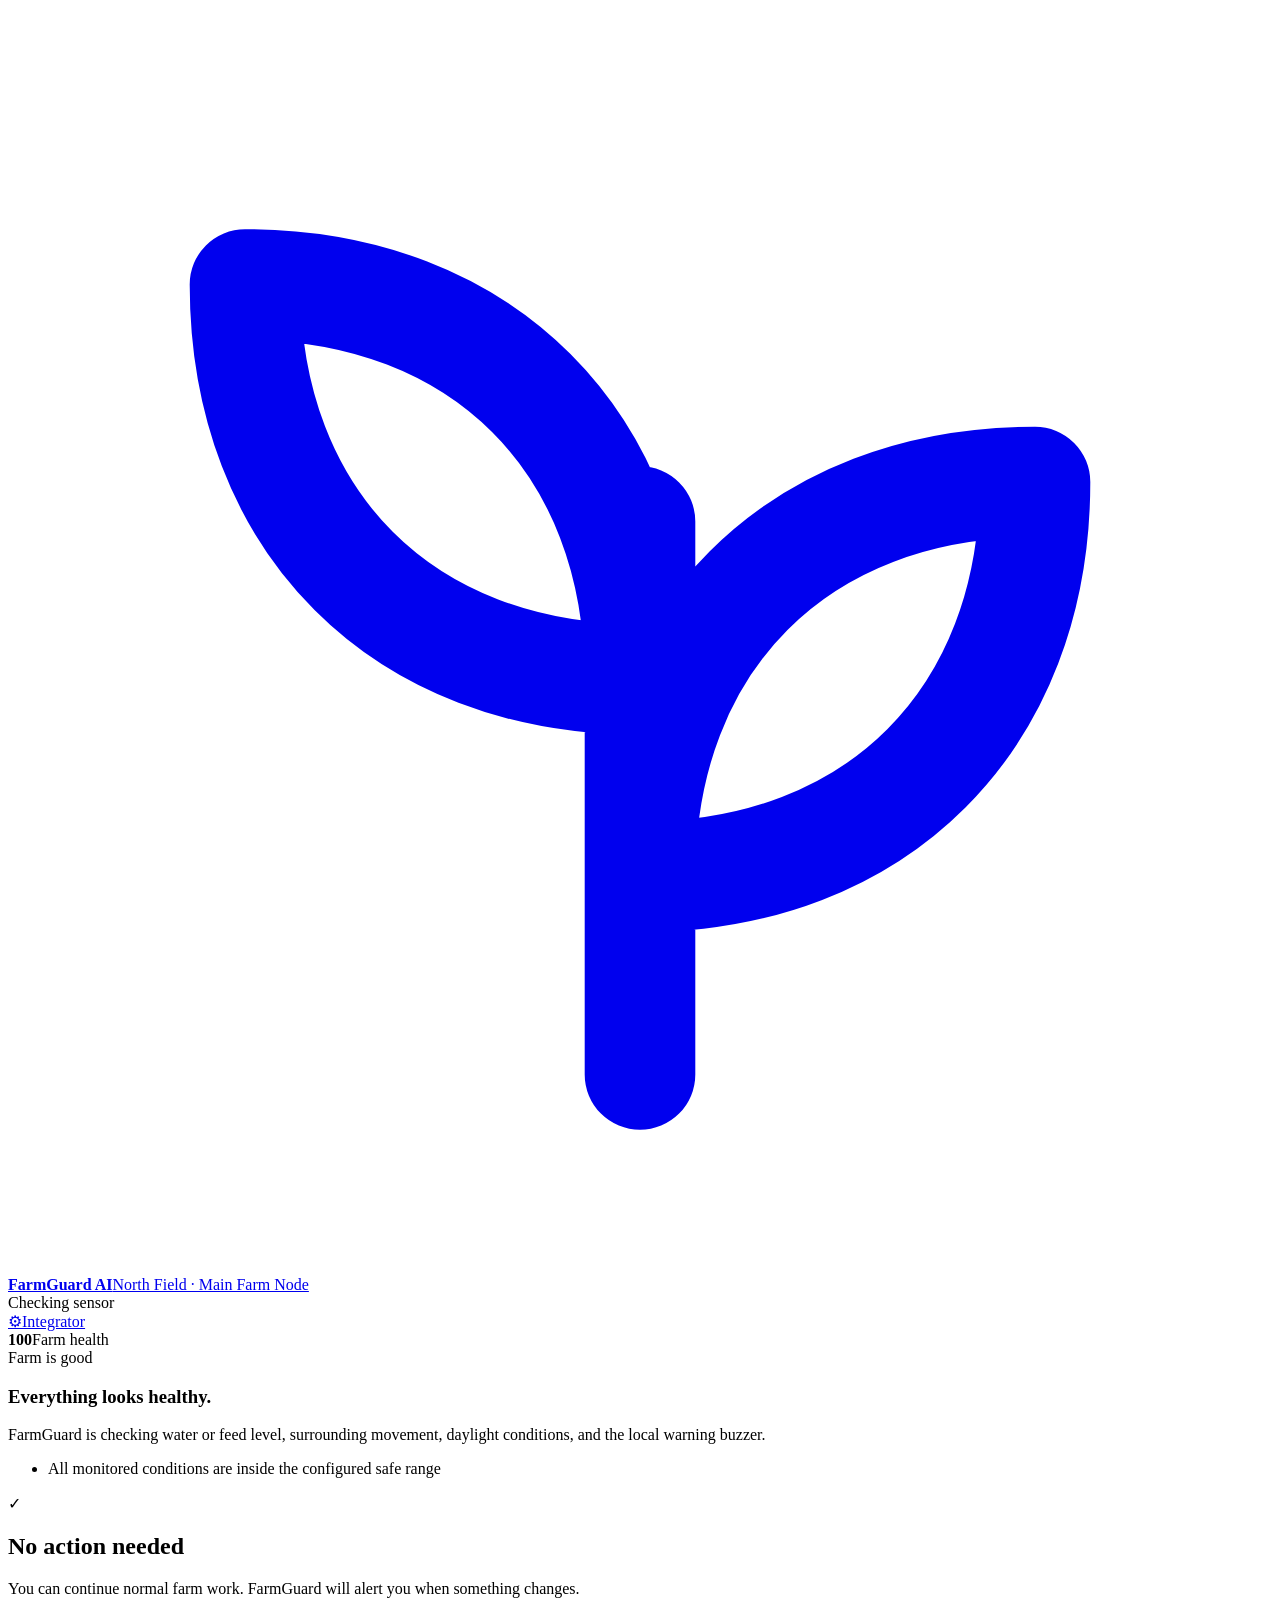
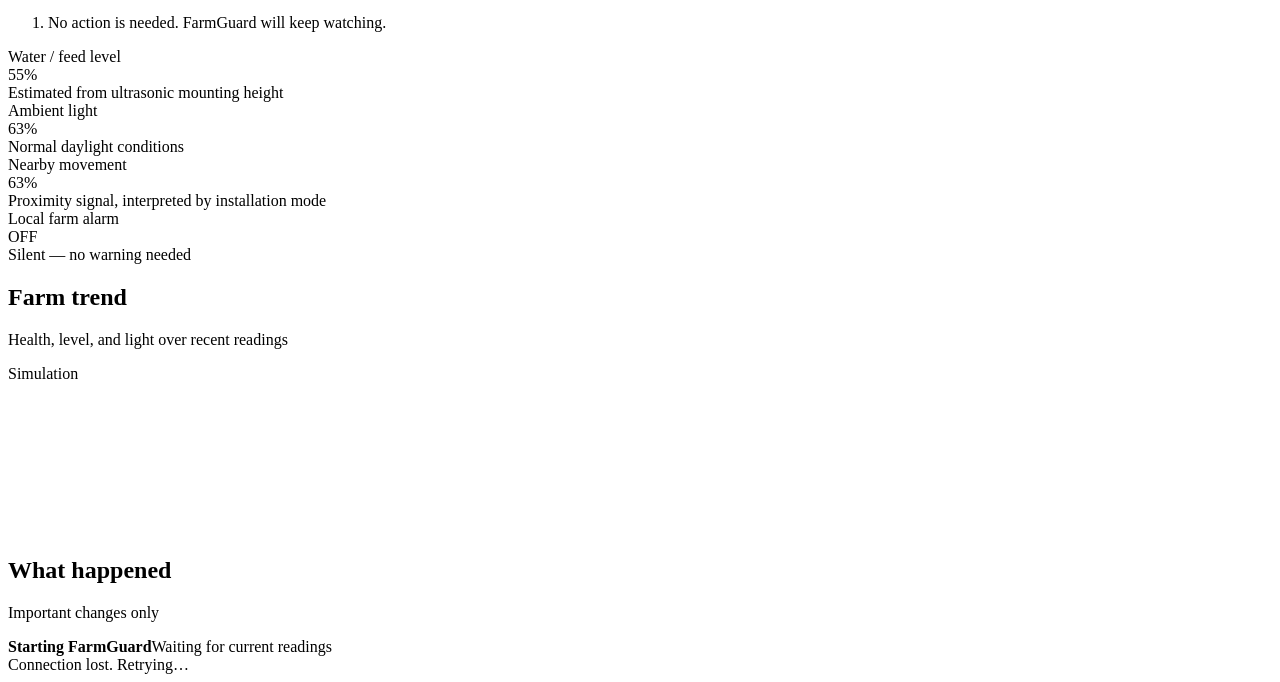
==== web/index.html @ 04c63af7 "Rebuild FarmGuard as dual ESP32 dashboards" ====
<!doctype html>
<html lang="en">
<head>
  <meta charset="utf-8">
  <meta name="viewport" content="width=device-width, initial-scale=1">
  <meta name="theme-color" content="#07100d">
  <meta name="description" content="FarmGuard AI farm-owner monitoring dashboard">
  <title>FarmGuard AI · Farm Overview</title>
  <link rel="icon" type="image/svg+xml" href="data:image/svg+xml,%3Csvg xmlns='http://www.w3.org/2000/svg' viewBox='0 0 64 64'%3E%3Crect width='64' height='64' rx='16' fill='%2364ee9d'/%3E%3Cpath d='M32 51V26M32 32c-9-1-15-7-16-17 10 0 16 6 16 17Zm0 7c8-1 14-6 16-15-9 0-15 5-16 15Z' fill='none' stroke='%2303210f' stroke-width='5' stroke-linecap='round' stroke-linejoin='round'/%3E%3C/svg%3E">
  <link rel="stylesheet" href="/static/styles.css">
</head>
<body data-severity="healthy">
  <main class="shell">
    <header class="topbar">
      <a class="brand" href="/" aria-label="FarmGuard AI home">
        <span class="brand-mark" aria-hidden="true">
          <svg viewBox="0 0 32 32" fill="none"><path d="M16 27V13M16 17C10 17 6 13 6 7c6 0 10 4 10 10Zm0 5c6 0 10-4 10-10-6 0-10 4-10 10Z" stroke="currentColor" stroke-width="2.8" stroke-linecap="round" stroke-linejoin="round"/></svg>
        </span>
        <span class="brand-copy"><strong>FarmGuard AI</strong><span id="farm-zone">North Field · Main Farm Node</span></span>
      </a>
      <div class="top-actions">
        <div id="connection-pill" class="connection-pill"><span class="status-dot"></span><span id="connection-text">Checking sensor</span></div>
        <a class="icon-link" href="/integrator" aria-label="Open integrator console"><span aria-hidden="true">⚙</span><span class="label-text">Integrator</span></a>
      </div>
    </header>

    <section class="owner-grid" aria-live="polite">
      <article class="panel hero-panel">
        <div id="health-ring" class="health-ring" style="--score:100">
          <div class="health-number"><strong id="health-score">100</strong><span>Farm health</span></div>
        </div>
        <div class="hero-copy">
          <span id="status-chip" class="eyebrow">Farm is good</span>
          <h1 id="status-title">Everything looks healthy.</h1>
          <p id="status-summary">FarmGuard is checking water or feed level, surrounding movement, daylight conditions, and the local warning buzzer.</p>
          <ul id="reason-list" class="reason-list"><li>All monitored conditions are inside the configured safe range</li></ul>
        </div>
      </article>

      <aside class="panel action-panel">
        <div>
          <div id="action-icon" class="action-icon">✓</div>
          <h2 id="action-title">No action needed</h2>
          <p id="action-copy">You can continue normal farm work. FarmGuard will alert you when something changes.</p>
        </div>
        <ol id="action-steps" class="action-steps"><li>No action is needed. FarmGuard will keep watching.</li></ol>
      </aside>

      <div class="sensor-grid">
        <article class="panel sensor-card">
          <div class="label">Water / feed level</div><div id="level-value" class="value">55%</div><div class="caption">Estimated from ultrasonic mounting height</div>
          <div class="tank" aria-hidden="true"><div id="tank-fill" class="tank-fill" style="height:55%"></div></div>
        </article>
        <article class="panel sensor-card">
          <div class="label">Ambient light</div><div id="light-value" class="value">63%</div><div id="light-caption" class="caption">Normal daylight conditions</div><div class="light-orb" aria-hidden="true"></div>
        </article>
        <article class="panel sensor-card">
          <div class="label">Nearby movement</div><div id="proximity-value" class="value">63%</div><div id="proximity-caption" class="caption">Proximity signal, interpreted by installation mode</div>
          <div class="radar" aria-hidden="true"><div id="radar-dot" class="radar-dot" style="--risk:63"></div></div>
        </article>
        <article class="panel sensor-card">
          <div class="label">Local farm alarm</div><div id="buzzer-value" class="value">OFF</div><div id="buzzer-caption" class="caption">Silent — no warning needed</div>
          <div id="buzzer-wave" class="buzzer-wave" aria-hidden="true"><i></i><i></i><i></i><i></i><i></i><i></i><i></i></div>
        </article>
      </div>

      <div class="owner-lower">
        <article class="panel chart-panel">
          <div class="section-head"><div><h2>Farm trend</h2><p>Health, level, and light over recent readings</p></div><span id="source-chip" class="chip">Simulation</span></div>
          <div class="chart-wrap"><canvas id="trend-chart" aria-label="Farm health trend chart"></canvas></div>
        </article>
        <article class="panel timeline">
          <div class="section-head"><div><h2>What happened</h2><p>Important changes only</p></div></div>
          <div id="event-list" class="event-list"><div class="event"><div class="event-dot"></div><div><strong>Starting FarmGuard</strong><span>Waiting for current readings</span></div></div></div>
        </article>
      </div>
    </section>
  </main>
  <div id="offline-toast" class="toast">Connection lost. Retrying…</div>
  <script src="/static/owner.js" defer></script>
</body>
</html>
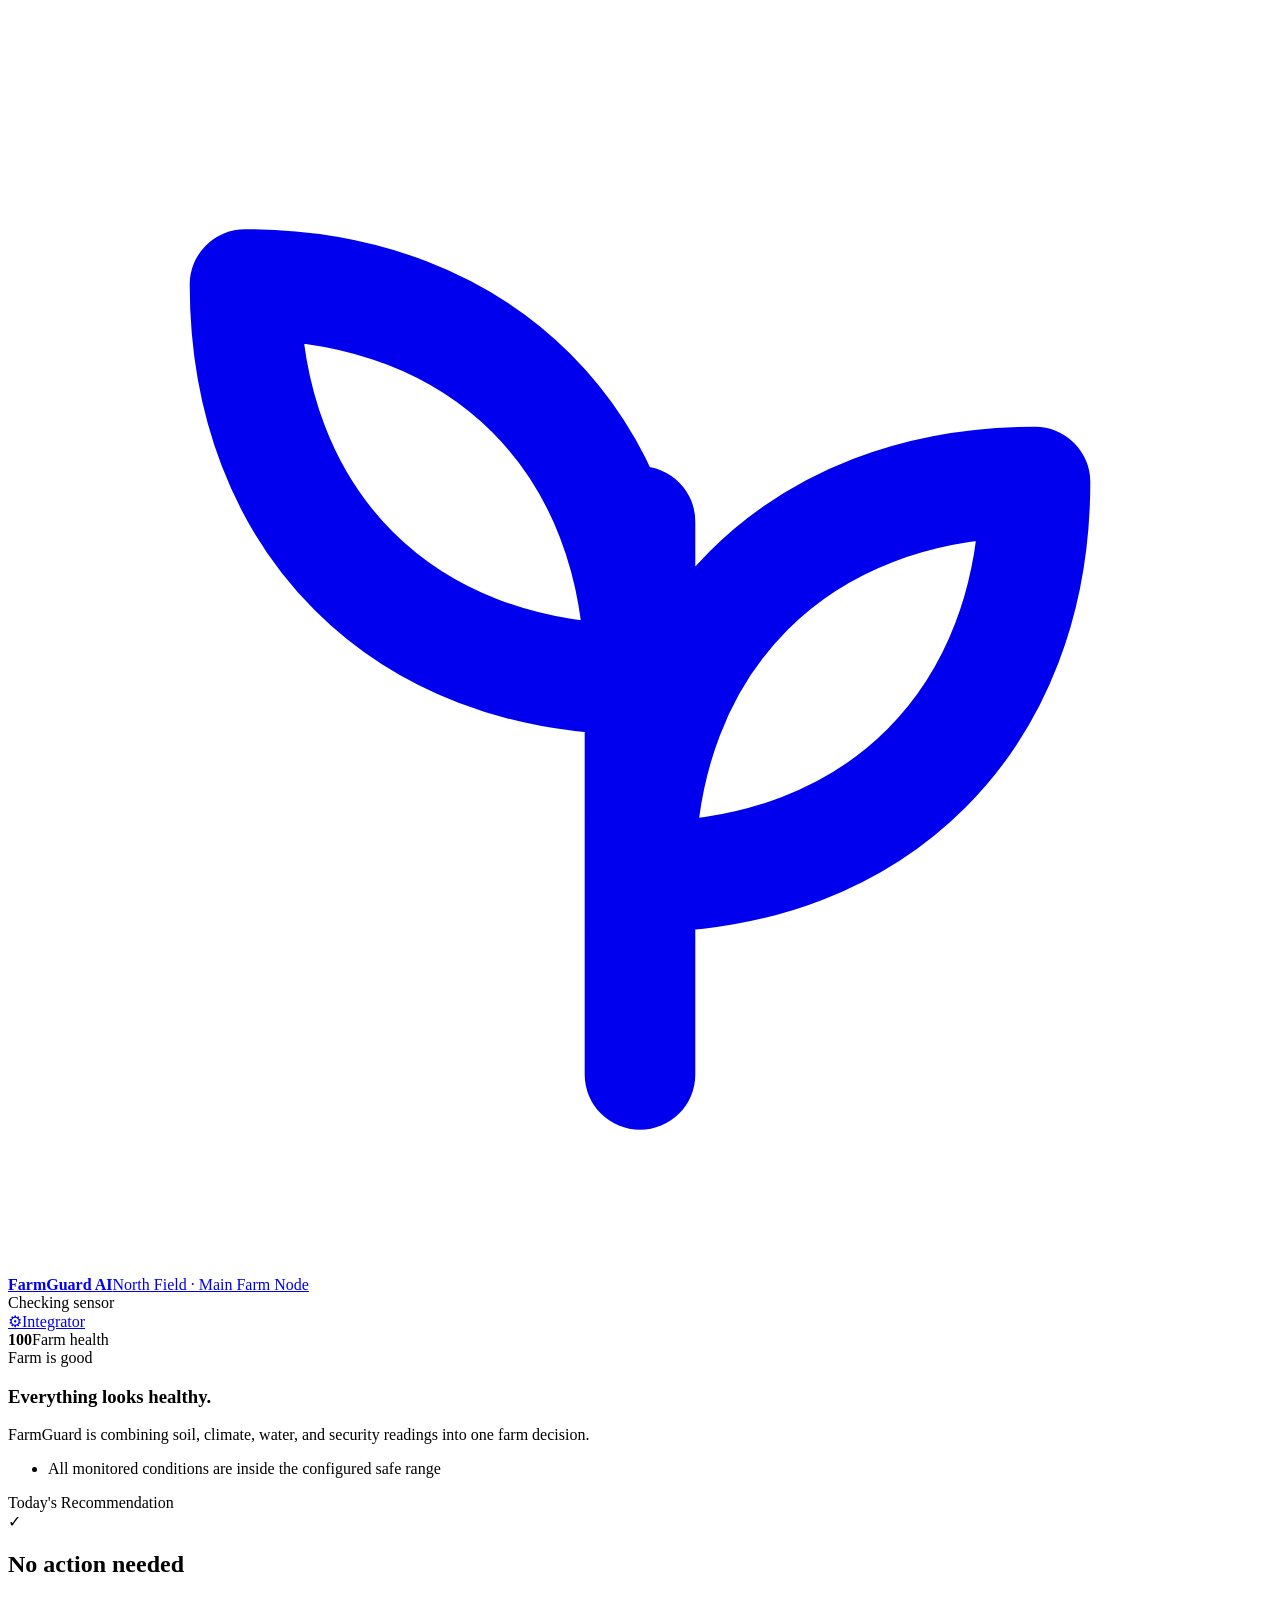
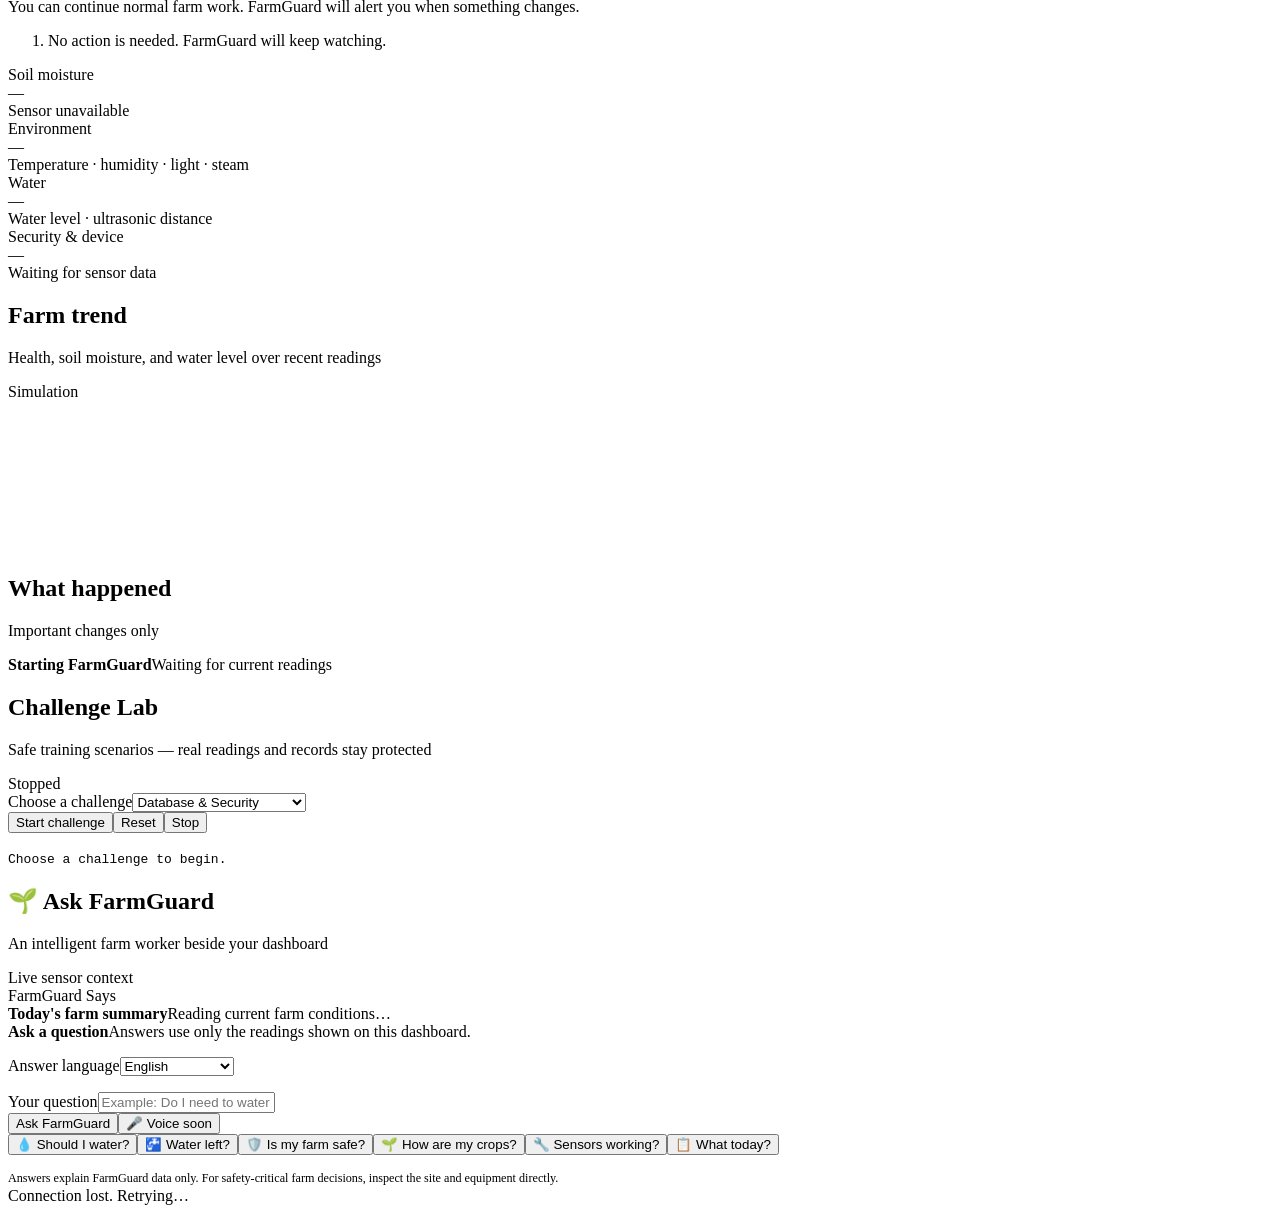
==== commit ee28c24b: "Integrate live ESP32 MQTT telemetry" ====
--- a/web/index.html
+++ b/web/index.html
@@ -32,13 +32,14 @@
         <div class="hero-copy">
           <span id="status-chip" class="eyebrow">Farm is good</span>
           <h1 id="status-title">Everything looks healthy.</h1>
-          <p id="status-summary">FarmGuard is checking water or feed level, surrounding movement, daylight conditions, and the local warning buzzer.</p>
+          <p id="status-summary">FarmGuard is combining soil, climate, water, and security readings into one farm decision.</p>
           <ul id="reason-list" class="reason-list"><li>All monitored conditions are inside the configured safe range</li></ul>
         </div>
       </article>
 
       <aside class="panel action-panel">
         <div>
+          <div class="label">Today's Recommendation</div>
           <div id="action-icon" class="action-icon">✓</div>
           <h2 id="action-title">No action needed</h2>
           <p id="action-copy">You can continue normal farm work. FarmGuard will alert you when something changes.</p>
@@ -48,30 +49,68 @@
 
       <div class="sensor-grid">
         <article class="panel sensor-card">
-          <div class="label">Water / feed level</div><div id="level-value" class="value">55%</div><div class="caption">Estimated from ultrasonic mounting height</div>
+          <div class="label">Soil moisture</div><div id="level-value" class="value">—</div><div id="soil-caption" class="caption">Sensor unavailable</div>
           <div class="tank" aria-hidden="true"><div id="tank-fill" class="tank-fill" style="height:55%"></div></div>
         </article>
         <article class="panel sensor-card">
-          <div class="label">Ambient light</div><div id="light-value" class="value">63%</div><div id="light-caption" class="caption">Normal daylight conditions</div><div class="light-orb" aria-hidden="true"></div>
+          <div class="label">Environment</div><div id="light-value" class="value">—</div><div id="light-caption" class="caption">Temperature · humidity · light · steam</div><div class="light-orb" aria-hidden="true"></div>
         </article>
         <article class="panel sensor-card">
-          <div class="label">Nearby movement</div><div id="proximity-value" class="value">63%</div><div id="proximity-caption" class="caption">Proximity signal, interpreted by installation mode</div>
+          <div class="label">Water</div><div id="proximity-value" class="value">—</div><div id="proximity-caption" class="caption">Water level · ultrasonic distance</div>
           <div class="radar" aria-hidden="true"><div id="radar-dot" class="radar-dot" style="--risk:63"></div></div>
         </article>
         <article class="panel sensor-card">
-          <div class="label">Local farm alarm</div><div id="buzzer-value" class="value">OFF</div><div id="buzzer-caption" class="caption">Silent — no warning needed</div>
+          <div class="label">Security &amp; device</div><div id="buzzer-value" class="value">—</div><div id="buzzer-caption" class="caption">Waiting for sensor data</div>
           <div id="buzzer-wave" class="buzzer-wave" aria-hidden="true"><i></i><i></i><i></i><i></i><i></i><i></i><i></i></div>
         </article>
       </div>
 
       <div class="owner-lower">
         <article class="panel chart-panel">
-          <div class="section-head"><div><h2>Farm trend</h2><p>Health, level, and light over recent readings</p></div><span id="source-chip" class="chip">Simulation</span></div>
+          <div class="section-head"><div><h2>Farm trend</h2><p>Health, soil moisture, and water level over recent readings</p></div><span id="source-chip" class="chip">Simulation</span></div>
           <div class="chart-wrap"><canvas id="trend-chart" aria-label="Farm health trend chart"></canvas></div>
         </article>
         <article class="panel timeline">
           <div class="section-head"><div><h2>What happened</h2><p>Important changes only</p></div></div>
           <div id="event-list" class="event-list"><div class="event"><div class="event-dot"></div><div><strong>Starting FarmGuard</strong><span>Waiting for current readings</span></div></div></div>
+        </article>
+      </div>
+
+      <div class="owner-lower">
+        <article class="panel chart-panel" id="challenge-lab">
+          <div class="section-head"><div><h2>Challenge Lab</h2><p>Safe training scenarios — real readings and records stay protected</p></div><span id="challenge-status" class="chip">Stopped</span></div>
+          <div class="form-grid">
+            <div class="field full"><label for="challenge-mode">Choose a challenge</label><select id="challenge-mode"><option value="database-security">Database &amp; Security</option><option value="sensor-crazy">Sensor Gone Crazy</option><option value="alien-attack">Alien Attack</option><option value="water-crisis">Water Crisis</option><option value="sensor-failure">Sensor Failure</option><option value="fun-box">Fun Box</option><option value="perfect-storm">Final Boss: Perfect Storm</option></select></div>
+          </div>
+          <div class="button-row"><button id="challenge-start" class="button primary">Start challenge</button><button id="challenge-reset" class="button">Reset</button><button id="challenge-stop" class="button danger">Stop</button></div>
+          <div id="challenge-summary" class="code-block" style="margin-top:16px"><code>Choose a challenge to begin.</code></div>
+          <div id="fun-box-controls" hidden>
+            <div class="section-head" style="margin-top:18px"><div><h3>Fun Box controls</h3><p>Move values, then apply them to the same risk engine.</p></div></div>
+            <div class="form-grid">
+              <div class="field"><label>Temperature °C<input id="fun-temperature" type="number" value="29" min="-40" max="100"></label></div>
+              <div class="field"><label>Humidity %<input id="fun-humidity" type="number" value="66" min="0" max="100"></label></div>
+              <div class="field"><label>Soil moisture %<input id="fun-soil" type="number" value="62" min="0" max="100"></label></div>
+              <div class="field"><label>Light raw<input id="fun-light" type="number" value="2580" min="0" max="4095"></label></div>
+              <div class="field"><label>Distance cm<input id="fun-distance" type="number" value="42" min="0" max="500"></label></div>
+              <div class="field"><label>Steam/rain raw<input id="fun-steam" type="number" value="420" min="0" max="4095"></label></div>
+              <div class="field"><label>Water level %<input id="fun-water" type="number" value="72" min="0" max="100"></label></div>
+              <div class="field"><label>PIR motion<select id="fun-motion"><option value="false">Clear</option><option value="true">Detected</option></select></label></div>
+            </div>
+            <div class="button-row"><button id="fun-apply" class="button primary">Apply values</button></div>
+            <div id="quick-scenarios" class="button-row"><button class="button small" data-scenario="HEAT WAVE">Heat wave</button><button class="button small" data-scenario="FLOOD">Flood</button><button class="button small" data-scenario="DROUGHT">Drought</button><button class="button small" data-scenario="ALIEN">Alien</button><button class="button small" data-scenario="ANIMAL">Animal</button><button class="button small" data-scenario="NIGHT">Night</button><button class="button small" data-scenario="BREAK SENSOR">Break sensor</button><button class="button small" data-scenario="RANDOM CHAOS">Random chaos</button></div>
+          </div>
+        </article>
+
+        <article class="panel timeline" id="farm-guide">
+          <div class="section-head"><div><h2>🌱 Ask FarmGuard</h2><p>An intelligent farm worker beside your dashboard</p></div><span class="chip">Live sensor context</span></div>
+          <div class="label">FarmGuard Says</div>
+          <div id="daily-summary" class="event healthy"><div class="event-dot"></div><div><strong>Today's farm summary</strong><span>Reading current farm conditions…</span></div></div>
+          <div id="guide-answer" class="event healthy"><div class="event-dot"></div><div><strong>Ask a question</strong><span>Answers use only the readings shown on this dashboard.</span></div></div>
+          <div class="form-grid" style="margin-top:16px"><div class="field full"><label for="guide-language">Answer language</label><select id="guide-language"><option value="en">English</option><option value="ms">Bahasa Melayu</option><option value="ta">Tamil</option><option value="zh">Chinese</option></select></div></div>
+          <div class="field" style="margin-top:16px"><label for="guide-question">Your question</label><input id="guide-question" placeholder="Example: Do I need to water the crops?"></div>
+          <div class="button-row"><button id="guide-ask" class="button primary">Ask FarmGuard</button><button id="guide-voice" class="button" type="button" title="Voice support is prepared but not enabled yet" aria-label="Voice input coming soon">🎤 Voice soon</button></div>
+          <div class="button-row"><button class="button small guide-quick" data-question="Should I water today?">💧 Should I water?</button><button class="button small guide-quick" data-question="How much water is left?">🚰 Water left?</button><button class="button small guide-quick" data-question="Is my farm safe?">🛡️ Is my farm safe?</button><button class="button small guide-quick" data-question="How are my crops?">🌱 How are my crops?</button><button class="button small guide-quick" data-question="Are my sensors working?">🔧 Sensors working?</button><button class="button small guide-quick" data-question="What should I do today?">📋 What today?</button></div>
+          <p class="fg-muted" style="font-size:.76rem;line-height:1.5;margin:14px 0 0">Answers explain FarmGuard data only. For safety-critical farm decisions, inspect the site and equipment directly.</p>
         </article>
       </div>
     </section>
